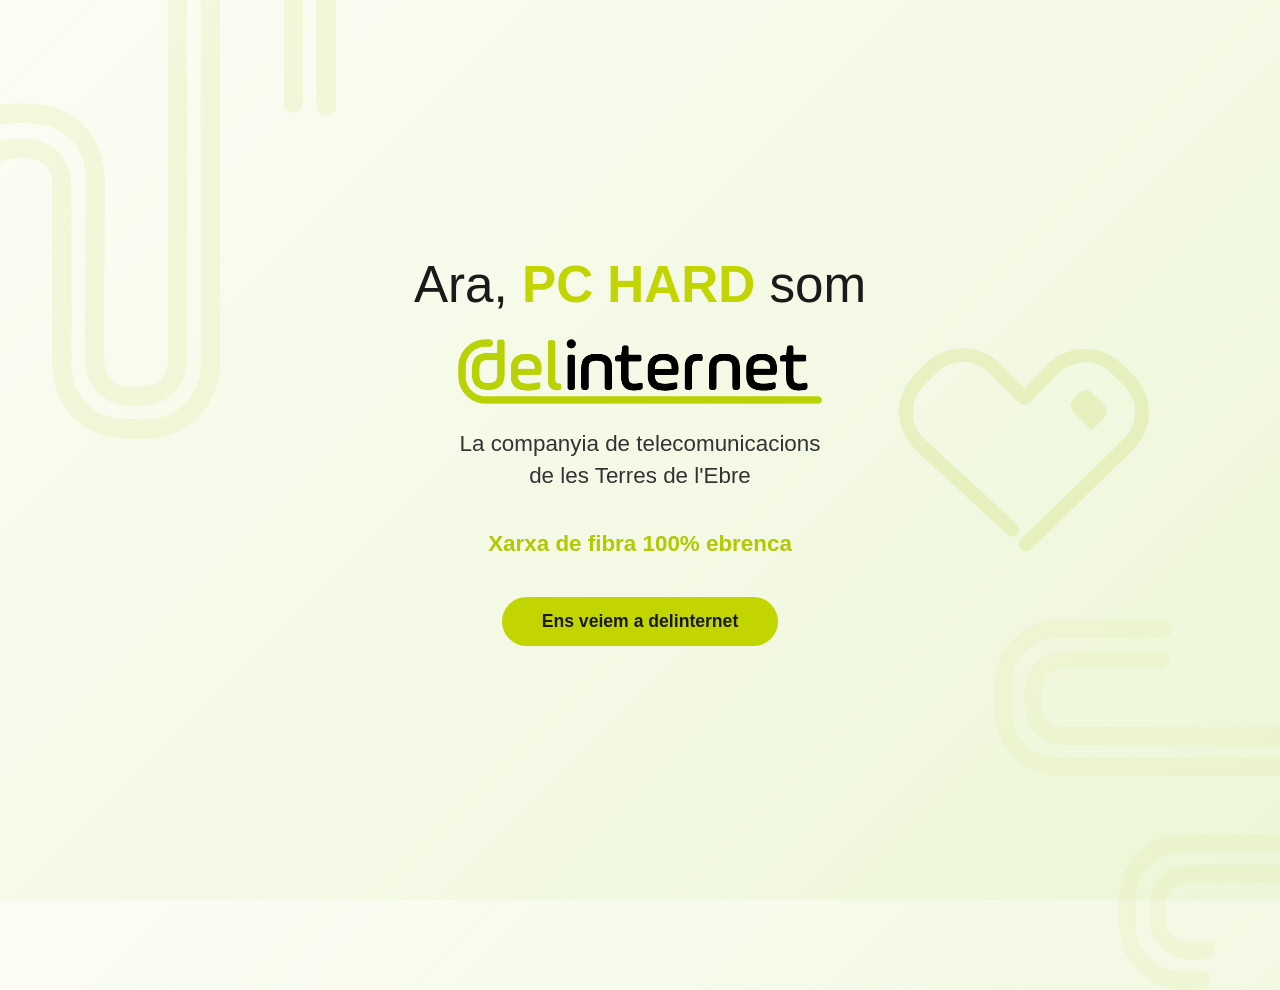
==== index.html @ 0f93e9c7 "Disseny final de màrqueting: Ara PC HARD som, botó arrodonit, fons decorat, redirecció a 10s" ====
<!DOCTYPE html>
<html lang="ca">
<head>
<meta charset="UTF-8">
<meta name="viewport" content="width=device-width, initial-scale=1.0">
<title>Delinternet — PC HARD ara és Delinternet</title>
<meta name="description" content="PC HARD passa a ser Delinternet. La companyia de telecomunicacions de les Terres de l'Ebre.">
<link rel="preconnect" href="https://api.fontshare.com">
<link href="https://api.fontshare.com/v2/css?f[]=general-sans@400,500,600&display=swap" rel="stylesheet">
<style>
  *, *::before, *::after { box-sizing: border-box; margin: 0; padding: 0; }

  body {
    font-family: 'General Sans', sans-serif;
    background: linear-gradient(135deg, #fbfdf4 0%, #edf6d8 100%);
    min-height: 100vh;
    display: flex;
    align-items: center;
    justify-content: center;
    position: relative;
    overflow: hidden;
  }

  /* Decoracions de fons */
  .bg-shape {
    position: absolute;
    z-index: 0;
    opacity: 0.4;
    pointer-events: none;
  }
  .bg-shape-1 {
    top: -10%;
    left: -5%;
    width: 400px;
    max-width: 50vw;
  }
  .bg-shape-2 {
    bottom: -10%;
    right: -5%;
    width: 350px;
    max-width: 45vw;
  }
  .bg-shape-3 {
    top: 50%;
    left: 80%;
    transform: translate(-50%, -50%);
    width: 250px;
    max-width: 30vw;
    opacity: 0.15;
  }

  .card {
    position: relative;
    z-index: 10;
    text-align: center;
    padding: 2rem;
    max-width: 800px;
    width: 100%;
  }

  h1 {
    font-size: clamp(2rem, 5vw, 3.2rem);
    font-weight: 500;
    color: #1a1a1a;
    line-height: 1.2;
    margin-bottom: 1.5rem;
  }

  h1 span {
    color: #C3D500;
    font-weight: 600;
  }

  .logo {
    display: block;
    margin: 0 auto 1.5rem;
    height: 65px; /* Ajustat segons la captura */
    width: auto;
  }

  .subtitle {
    font-size: clamp(1.1rem, 3vw, 1.4rem);
    color: #333;
    font-weight: 400;
    line-height: 1.4;
    margin-bottom: 2.5rem;
  }

  .highlight {
    font-size: clamp(1.1rem, 3vw, 1.4rem);
    color: #b2c900;
    font-weight: 600;
    margin-bottom: 2.5rem;
  }

  .btn {
    display: inline-block;
    background: #C3D500;
    color: #1a1a1a;
    font-family: inherit;
    font-weight: 600;
    font-size: 1.1rem;
    text-decoration: none;
    padding: 14px 40px;
    border-radius: 99px; /* Forma de píndola com a la imatge */
    transition: background 0.2s ease, transform 0.2s ease;
  }

  .btn:hover {
    background: #a9ba00;
    transform: translateY(-2px);
  }
</style>
</head>
<body>
  <!-- Imatges de fons decoratives (asset, asset2 i 236) -->
  <img src="assets/img/asset.png" alt="" class="bg-shape bg-shape-1">
  <img src="assets/img/asset2.png" alt="" class="bg-shape bg-shape-2">
  <img src="assets/img/236.png" alt="" class="bg-shape bg-shape-3">

  <div class="card">
    <h1>Ara, <span>PC HARD</span> som</h1>
    <img src="assets/img/logo-b.png" alt="Delinternet" class="logo">
    <p class="subtitle">La companyia de telecomunicacions<br>de les Terres de l'Ebre</p>
    <p class="highlight">Xarxa de fibra 100% ebrenca</p>
    <a href="https://delinternet.com" target="_blank" rel="noopener" class="btn">Ens veiem a delinternet</a>
  </div>

  <script>
    // Redirecció automàtica passats 10 segons exactes
    setTimeout(() => {
      window.location.href = "https://delinternet.com";
    }, 10000);
  </script>
</body>
</html>
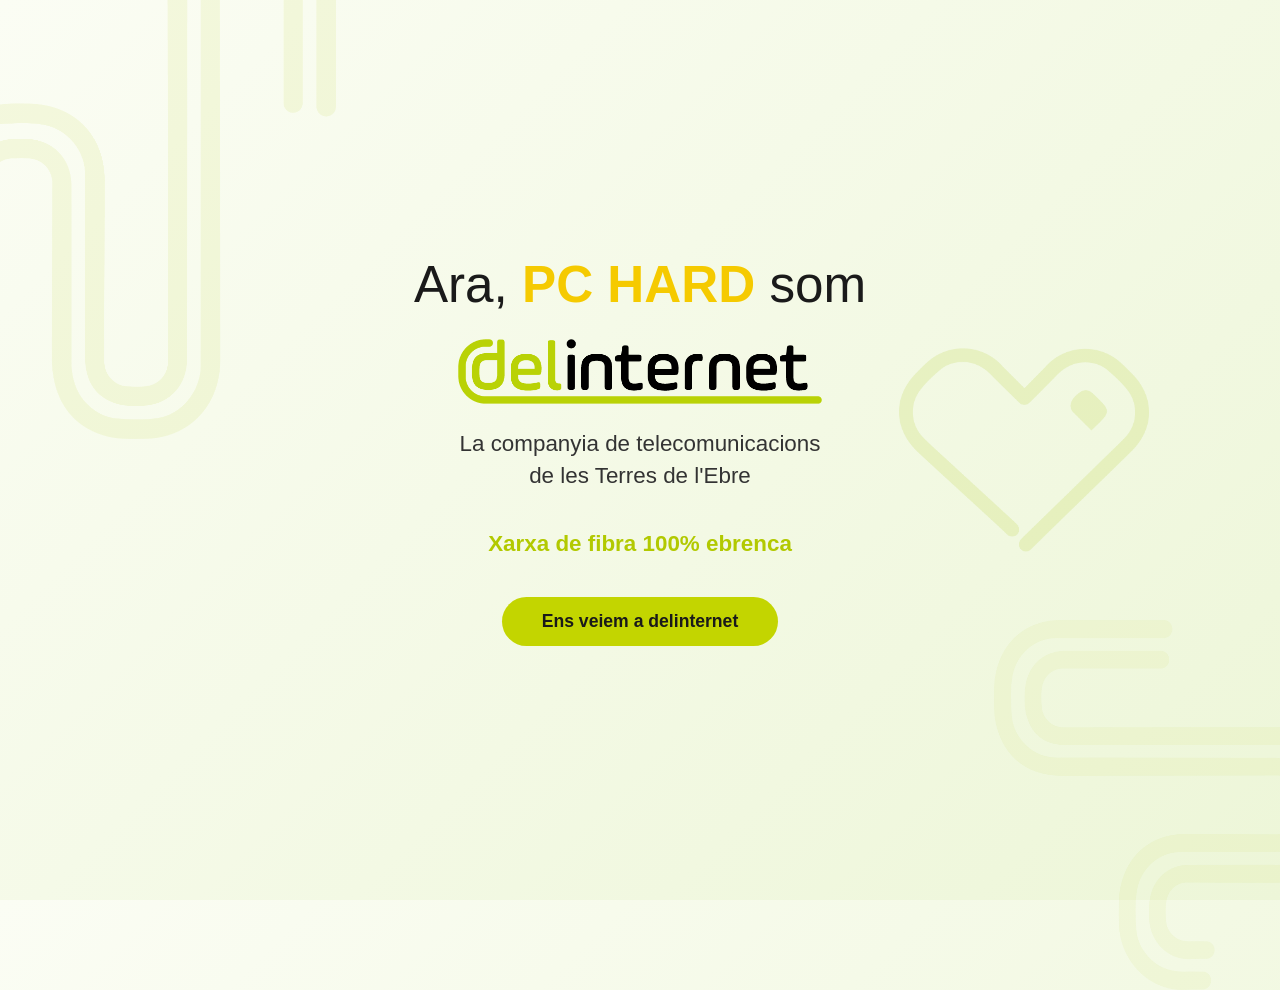
==== commit d05df51e: "Canviar text PC HARD a groc i pujar timer a 20s" ====
--- a/index.html
+++ b/index.html
@@ -67,7 +67,7 @@
   }
 
   h1 span {
-    color: #C3D500;
+    color: #F5CA00; /* Groc com a la imatge */
     font-weight: 600;
   }
 
@@ -127,10 +127,10 @@
   </div>
 
   <script>
-    // Redirecció automàtica passats 10 segons exactes
+    // Redirecció automàtica passats 20 segons exactes
     setTimeout(() => {
       window.location.href = "https://delinternet.com";
-    }, 10000);
+    }, 20000);
   </script>
 </body>
 </html>
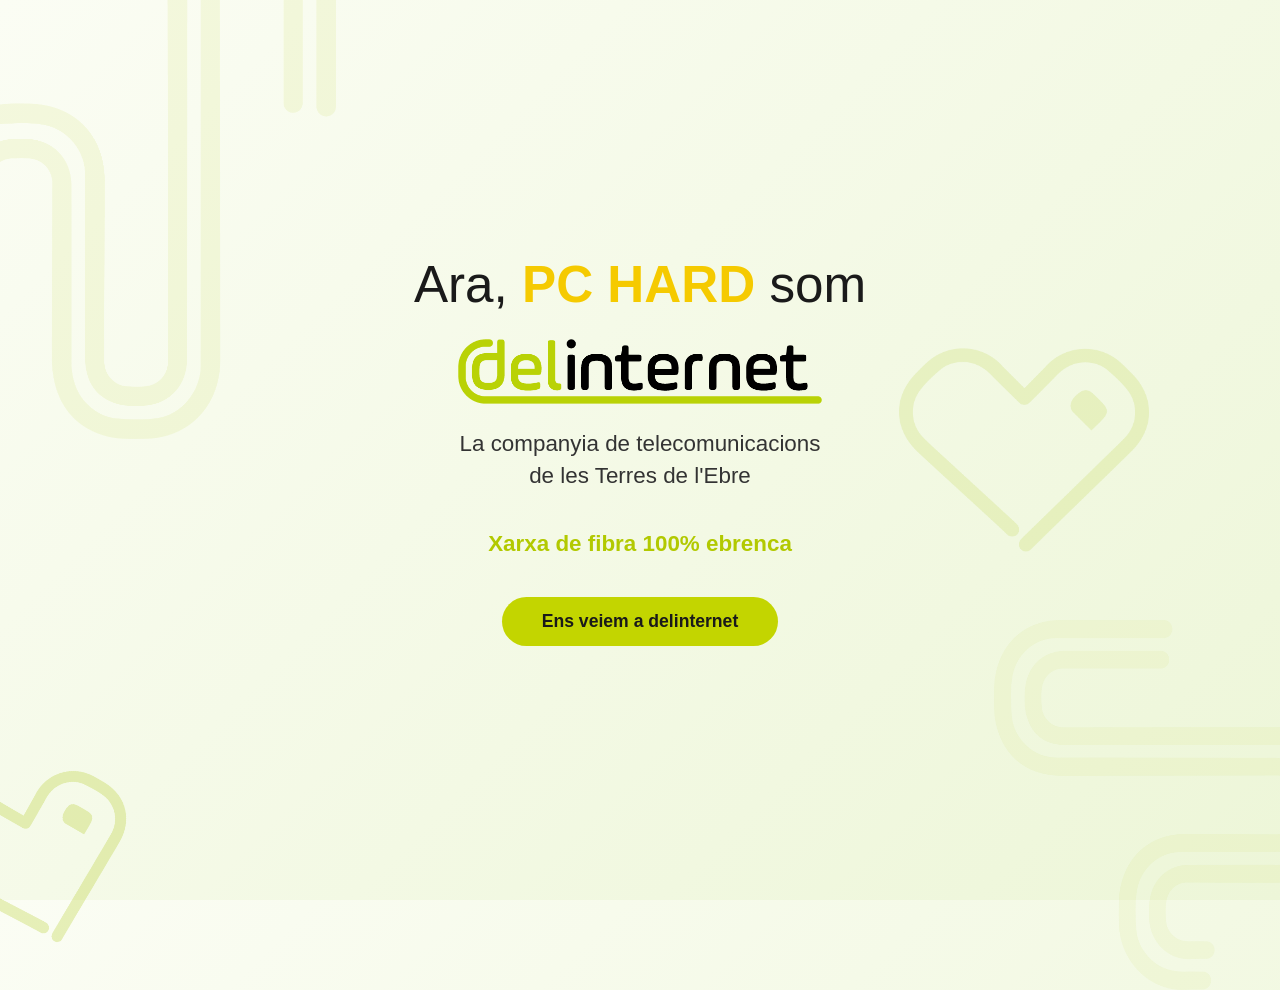
==== commit 577cc510: "Afegir decoració extra a sota a l'esquerra" ====
--- a/index.html
+++ b/index.html
@@ -47,6 +47,14 @@
     width: 250px;
     max-width: 30vw;
     opacity: 0.15;
+  }
+  .bg-shape-4 {
+    bottom: -5%;
+    left: -5%;
+    width: 200px;
+    max-width: 30vw;
+    transform: rotate(-15deg);
+    opacity: 0.25;
   }
 
   .card {
@@ -117,6 +125,7 @@
   <img src="assets/img/asset.png" alt="" class="bg-shape bg-shape-1">
   <img src="assets/img/asset2.png" alt="" class="bg-shape bg-shape-2">
   <img src="assets/img/236.png" alt="" class="bg-shape bg-shape-3">
+  <img src="assets/img/236.png" alt="" class="bg-shape bg-shape-4">
 
   <div class="card">
     <h1>Ara, <span>PC HARD</span> som</h1>
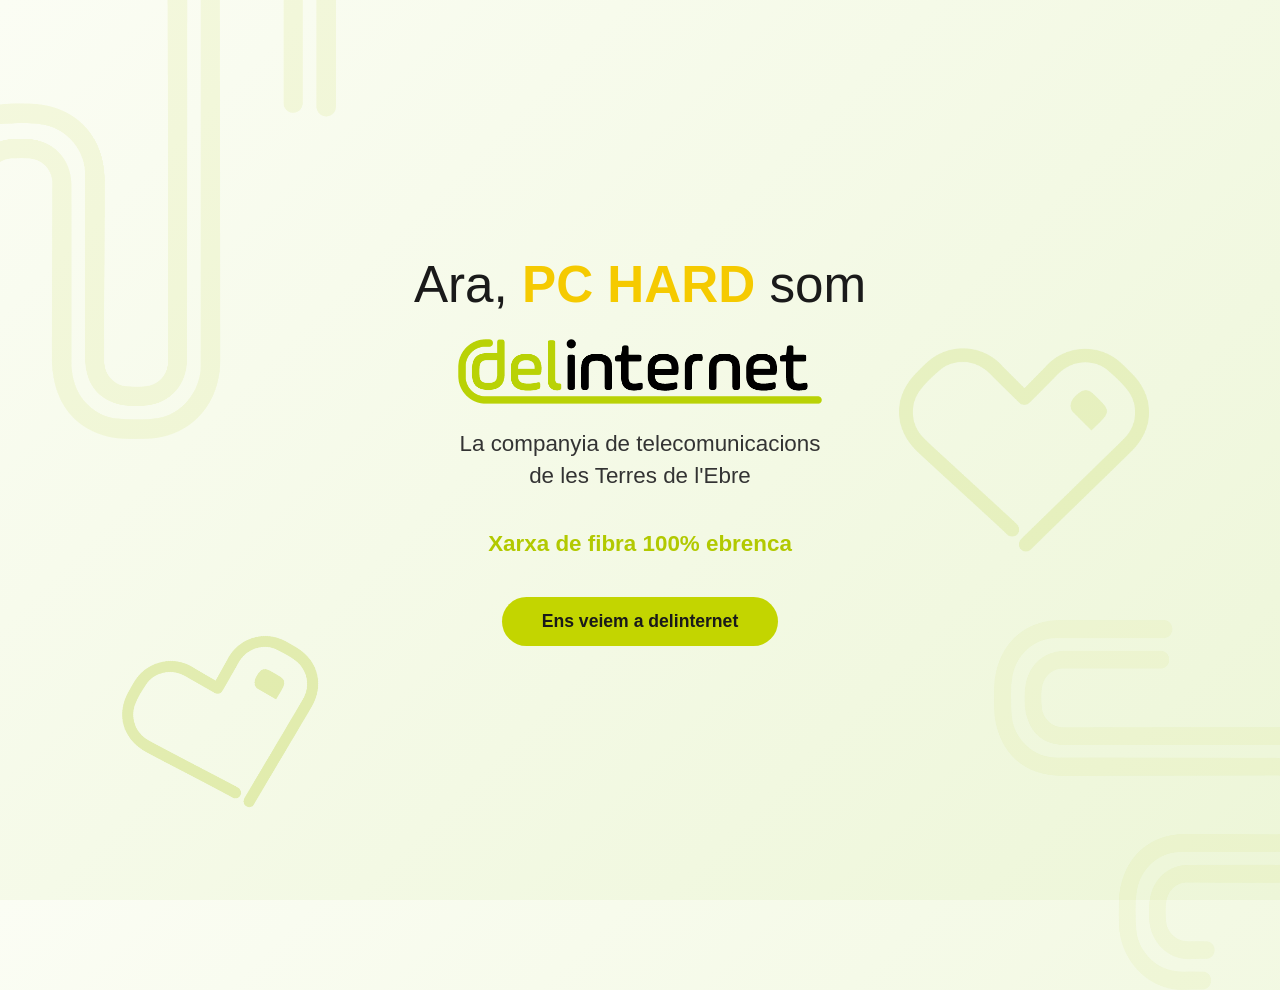
==== commit 9dd2e09b: "Moure la quarta decoració més cap a dalt a la dreta" ====
--- a/index.html
+++ b/index.html
@@ -49,8 +49,8 @@
     opacity: 0.15;
   }
   .bg-shape-4 {
-    bottom: -5%;
-    left: -5%;
+    bottom: 10%;
+    left: 10%;
     width: 200px;
     max-width: 30vw;
     transform: rotate(-15deg);
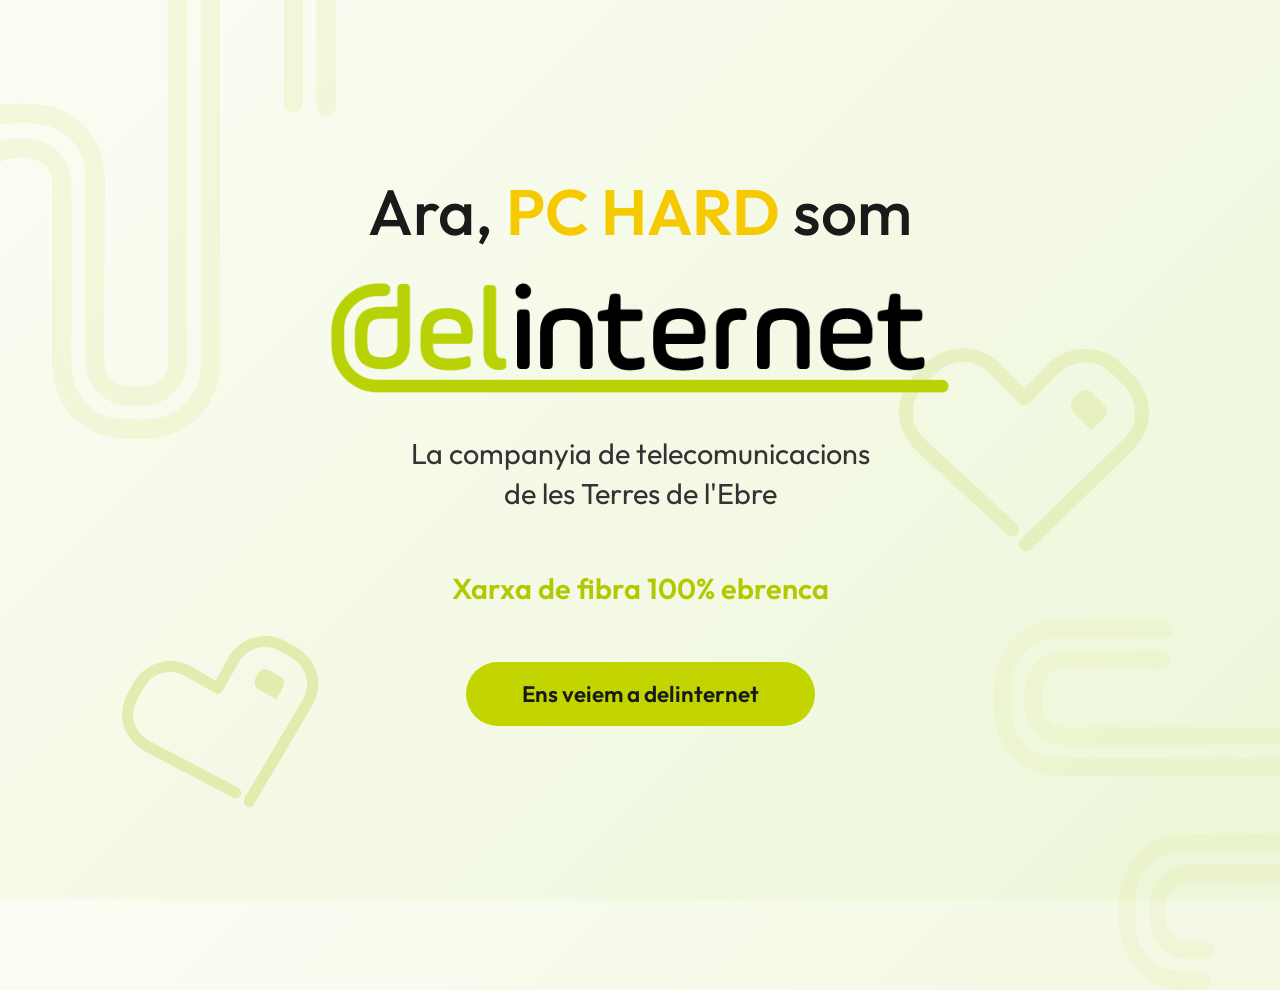
==== commit 010eaa5e: "Canvi a font Outfit i augmentar la mida general del logo i textos" ====
--- a/index.html
+++ b/index.html
@@ -5,13 +5,13 @@
 <meta name="viewport" content="width=device-width, initial-scale=1.0">
 <title>Delinternet — PC HARD ara és Delinternet</title>
 <meta name="description" content="PC HARD passa a ser Delinternet. La companyia de telecomunicacions de les Terres de l'Ebre.">
-<link rel="preconnect" href="https://api.fontshare.com">
-<link href="https://api.fontshare.com/v2/css?f[]=general-sans@400,500,600&display=swap" rel="stylesheet">
+<link rel="preconnect" href="https://fonts.googleapis.com">
+<link href="https://fonts.googleapis.com/css2?family=Outfit:wght@400;500;600&display=swap" rel="stylesheet">
 <style>
   *, *::before, *::after { box-sizing: border-box; margin: 0; padding: 0; }
 
   body {
-    font-family: 'General Sans', sans-serif;
+    font-family: 'Outfit', sans-serif;
     background: linear-gradient(135deg, #fbfdf4 0%, #edf6d8 100%);
     min-height: 100vh;
     display: flex;
@@ -67,11 +67,11 @@
   }
 
   h1 {
-    font-size: clamp(2rem, 5vw, 3.2rem);
+    font-size: clamp(2.5rem, 6vw, 4rem);
     font-weight: 500;
     color: #1a1a1a;
     line-height: 1.2;
-    margin-bottom: 1.5rem;
+    margin-bottom: 2rem;
   }
 
   h1 span {
@@ -81,24 +81,24 @@
 
   .logo {
     display: block;
-    margin: 0 auto 1.5rem;
-    height: 65px; /* Ajustat segons la captura */
+    margin: 0 auto 2.5rem;
+    height: 110px; /* Molt més gran per coincidir millor */
     width: auto;
   }
 
   .subtitle {
-    font-size: clamp(1.1rem, 3vw, 1.4rem);
+    font-size: clamp(1.3rem, 4vw, 1.8rem);
     color: #333;
     font-weight: 400;
     line-height: 1.4;
-    margin-bottom: 2.5rem;
+    margin-bottom: 3.5rem;
   }
 
   .highlight {
-    font-size: clamp(1.1rem, 3vw, 1.4rem);
+    font-size: clamp(1.3rem, 4vw, 1.8rem);
     color: #b2c900;
     font-weight: 600;
-    margin-bottom: 2.5rem;
+    margin-bottom: 3.5rem;
   }
 
   .btn {
@@ -107,9 +107,9 @@
     color: #1a1a1a;
     font-family: inherit;
     font-weight: 600;
-    font-size: 1.1rem;
+    font-size: 1.4rem;
     text-decoration: none;
-    padding: 14px 40px;
+    padding: 18px 56px;
     border-radius: 99px; /* Forma de píndola com a la imatge */
     transition: background 0.2s ease, transform 0.2s ease;
   }
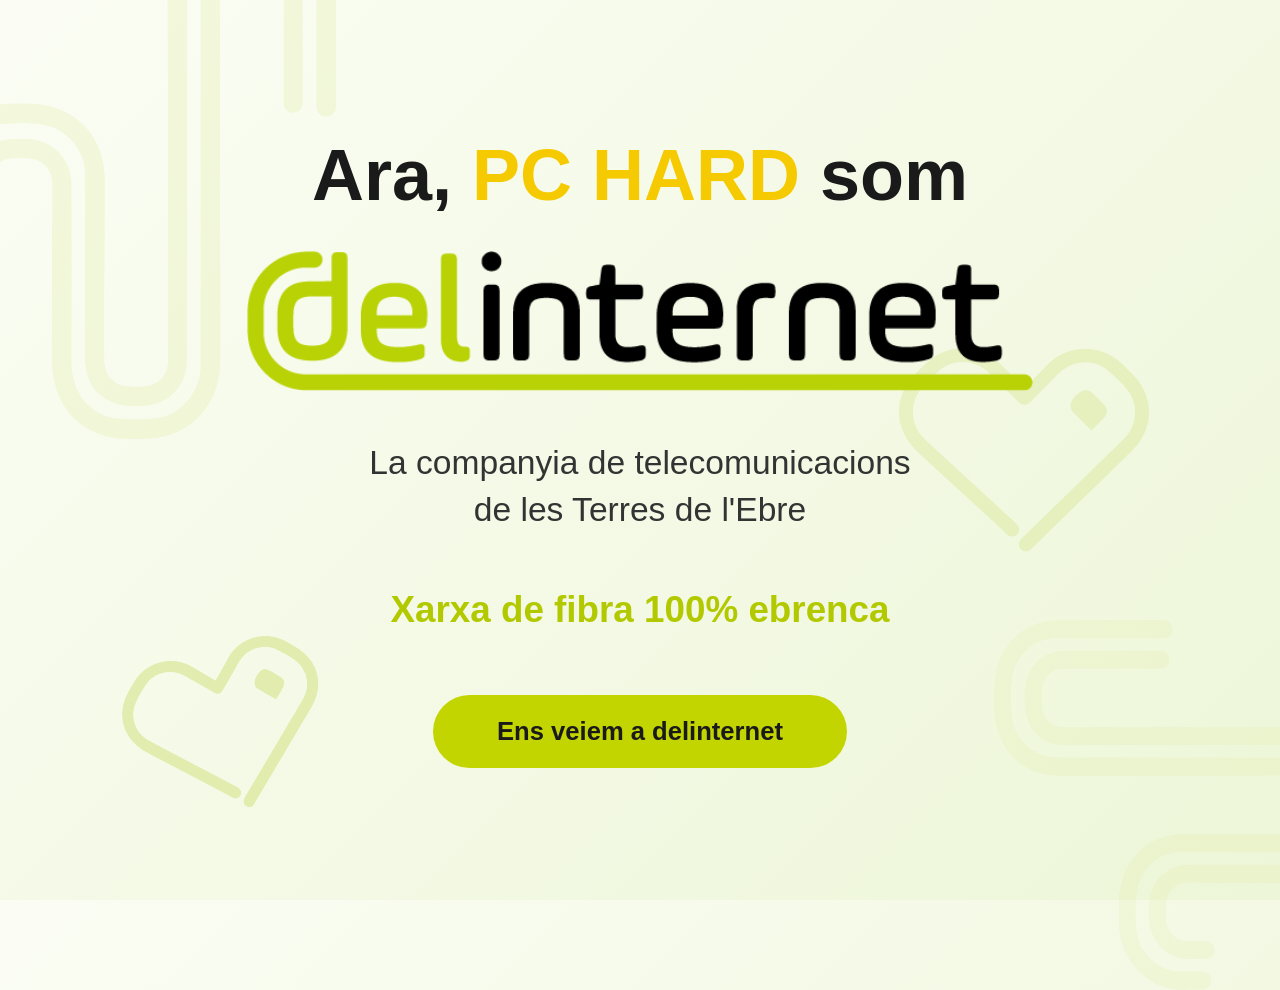
==== commit bf9abdcd: "Carnas Light només per a l'H1, General Sans per a la resta" ====
--- a/index.html
+++ b/index.html
@@ -5,13 +5,13 @@
 <meta name="viewport" content="width=device-width, initial-scale=1.0">
 <title>Delinternet — PC HARD ara és Delinternet</title>
 <meta name="description" content="PC HARD passa a ser Delinternet. La companyia de telecomunicacions de les Terres de l'Ebre.">
-<link rel="preconnect" href="https://fonts.googleapis.com">
-<link href="https://fonts.googleapis.com/css2?family=Outfit:wght@400;500;600&display=swap" rel="stylesheet">
+<link rel="preconnect" href="https://api.fontshare.com">
+<link href="https://api.fontshare.com/v2/css?f[]=general-sans@400,500,600,700&display=swap" rel="stylesheet">
 <style>
   *, *::before, *::after { box-sizing: border-box; margin: 0; padding: 0; }
 
   body {
-    font-family: 'Outfit', sans-serif;
+    font-family: 'General Sans', sans-serif;
     background: linear-gradient(135deg, #fbfdf4 0%, #edf6d8 100%);
     min-height: 100vh;
     display: flex;
@@ -62,13 +62,14 @@
     z-index: 10;
     text-align: center;
     padding: 2rem;
-    max-width: 800px;
+    max-width: 900px;
     width: 100%;
   }
 
   h1 {
-    font-size: clamp(2.5rem, 6vw, 4rem);
-    font-weight: 500;
+    font-family: 'Carnas Light', 'Carnas', sans-serif;
+    font-size: clamp(3rem, 7vw, 4.5rem);
+    font-weight: 600;
     color: #1a1a1a;
     line-height: 1.2;
     margin-bottom: 2rem;
@@ -81,24 +82,24 @@
 
   .logo {
     display: block;
-    margin: 0 auto 2.5rem;
-    height: 110px; /* Molt més gran per coincidir millor */
+    margin: 0 auto 3rem;
+    height: 140px; /* Molt més gran per coincidir millor */
     width: auto;
   }
 
   .subtitle {
-    font-size: clamp(1.3rem, 4vw, 1.8rem);
+    font-size: clamp(1.4rem, 4.5vw, 2.1rem);
     color: #333;
-    font-weight: 400;
+    font-weight: 500;
     line-height: 1.4;
     margin-bottom: 3.5rem;
   }
 
   .highlight {
-    font-size: clamp(1.3rem, 4vw, 1.8rem);
+    font-size: clamp(1.5rem, 5vw, 2.3rem);
     color: #b2c900;
-    font-weight: 600;
-    margin-bottom: 3.5rem;
+    font-weight: 700;
+    margin-bottom: 4rem;
   }
 
   .btn {
@@ -106,10 +107,10 @@
     background: #C3D500;
     color: #1a1a1a;
     font-family: inherit;
-    font-weight: 600;
-    font-size: 1.4rem;
+    font-weight: 700;
+    font-size: 1.6rem;
     text-decoration: none;
-    padding: 18px 56px;
+    padding: 22px 64px;
     border-radius: 99px; /* Forma de píndola com a la imatge */
     transition: background 0.2s ease, transform 0.2s ease;
   }
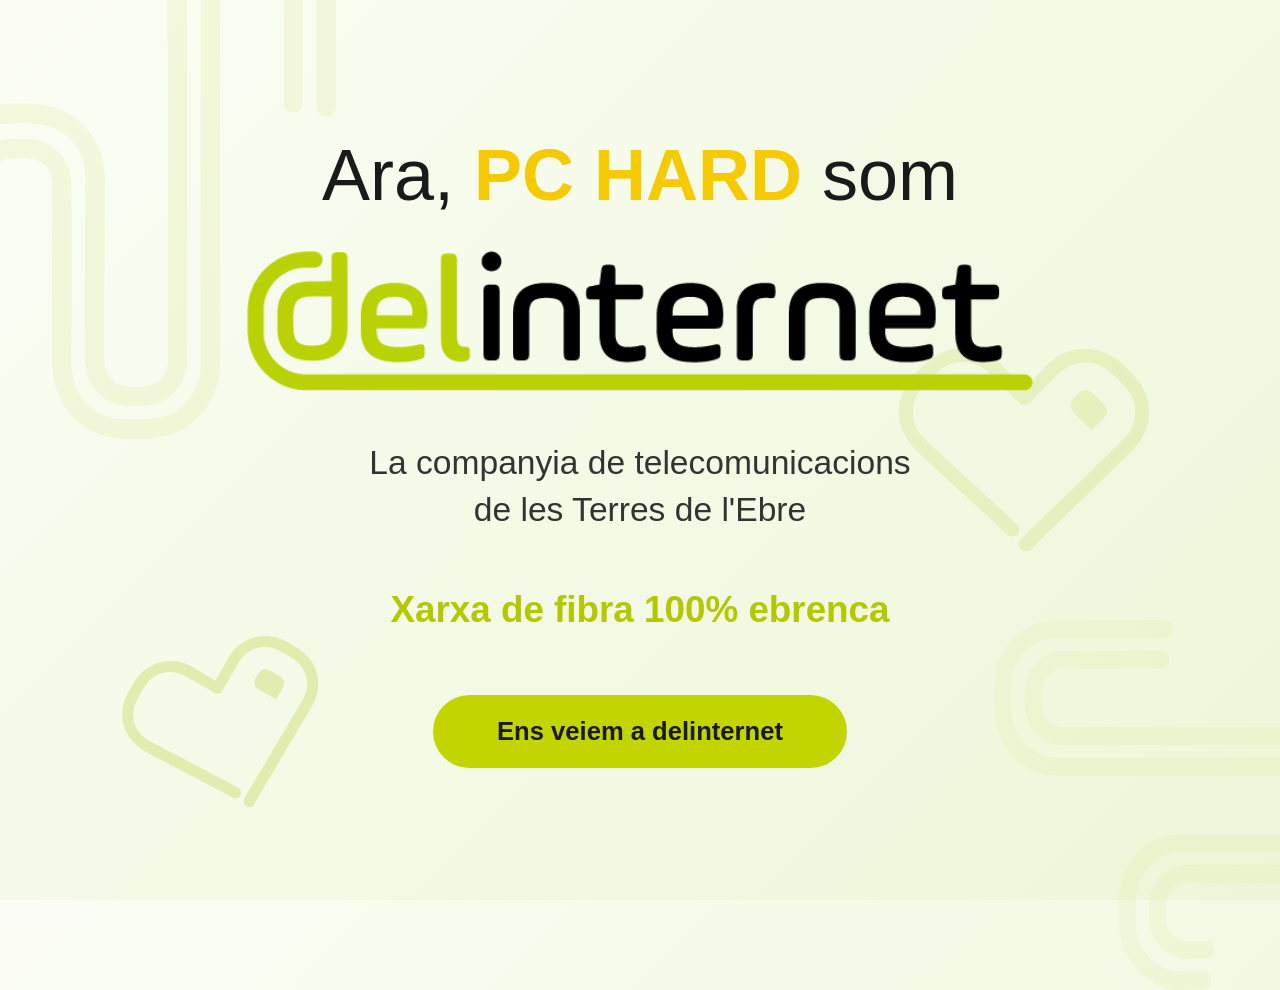
==== commit b44f602f: "Solucionar problema visual al mòbil: ajustat escalat dinàmic de logo, textos i botó" ====
--- a/index.html
+++ b/index.html
@@ -61,18 +61,18 @@
     position: relative;
     z-index: 10;
     text-align: center;
-    padding: 2rem;
+    padding: clamp(1.5rem, 5vw, 2rem);
     max-width: 900px;
     width: 100%;
   }
 
   h1 {
     font-family: 'Carnas Light', 'Carnas', sans-serif;
-    font-size: clamp(3rem, 7vw, 4.5rem);
-    font-weight: 600;
+    font-size: clamp(2rem, 7vw, 4.5rem);
+    font-weight: normal;
     color: #1a1a1a;
     line-height: 1.2;
-    margin-bottom: 2rem;
+    margin-bottom: clamp(1rem, 4vw, 2rem);
   }
 
   h1 span {
@@ -82,24 +82,25 @@
 
   .logo {
     display: block;
-    margin: 0 auto 3rem;
-    height: 140px; /* Molt més gran per coincidir millor */
+    margin: 0 auto clamp(1.5rem, 5vw, 3rem);
+    height: clamp(70px, 12vw, 140px);
     width: auto;
+    max-width: 100%;
   }
 
   .subtitle {
-    font-size: clamp(1.4rem, 4.5vw, 2.1rem);
+    font-size: clamp(1.1rem, 4.5vw, 2.1rem);
     color: #333;
     font-weight: 500;
     line-height: 1.4;
-    margin-bottom: 3.5rem;
+    margin-bottom: clamp(1.5rem, 5vw, 3.5rem);
   }
 
   .highlight {
-    font-size: clamp(1.5rem, 5vw, 2.3rem);
+    font-size: clamp(1.2rem, 5vw, 2.3rem);
     color: #b2c900;
     font-weight: 700;
-    margin-bottom: 4rem;
+    margin-bottom: clamp(2rem, 6vw, 4rem);
   }
 
   .btn {
@@ -108,9 +109,9 @@
     color: #1a1a1a;
     font-family: inherit;
     font-weight: 700;
-    font-size: 1.6rem;
+    font-size: clamp(1.1rem, 3vw, 1.6rem);
     text-decoration: none;
-    padding: 22px 64px;
+    padding: clamp(14px, 3vw, 22px) clamp(32px, 6vw, 64px);
     border-radius: 99px; /* Forma de píndola com a la imatge */
     transition: background 0.2s ease, transform 0.2s ease;
   }
@@ -137,10 +138,10 @@
   </div>
 
   <script>
-    // Redirecció automàtica passats 20 segons exactes
+    // Redirecció automàtica passats 12 segons exactes
     setTimeout(() => {
       window.location.href = "https://delinternet.com";
-    }, 20000);
+    }, 12000);
   </script>
 </body>
 </html>
